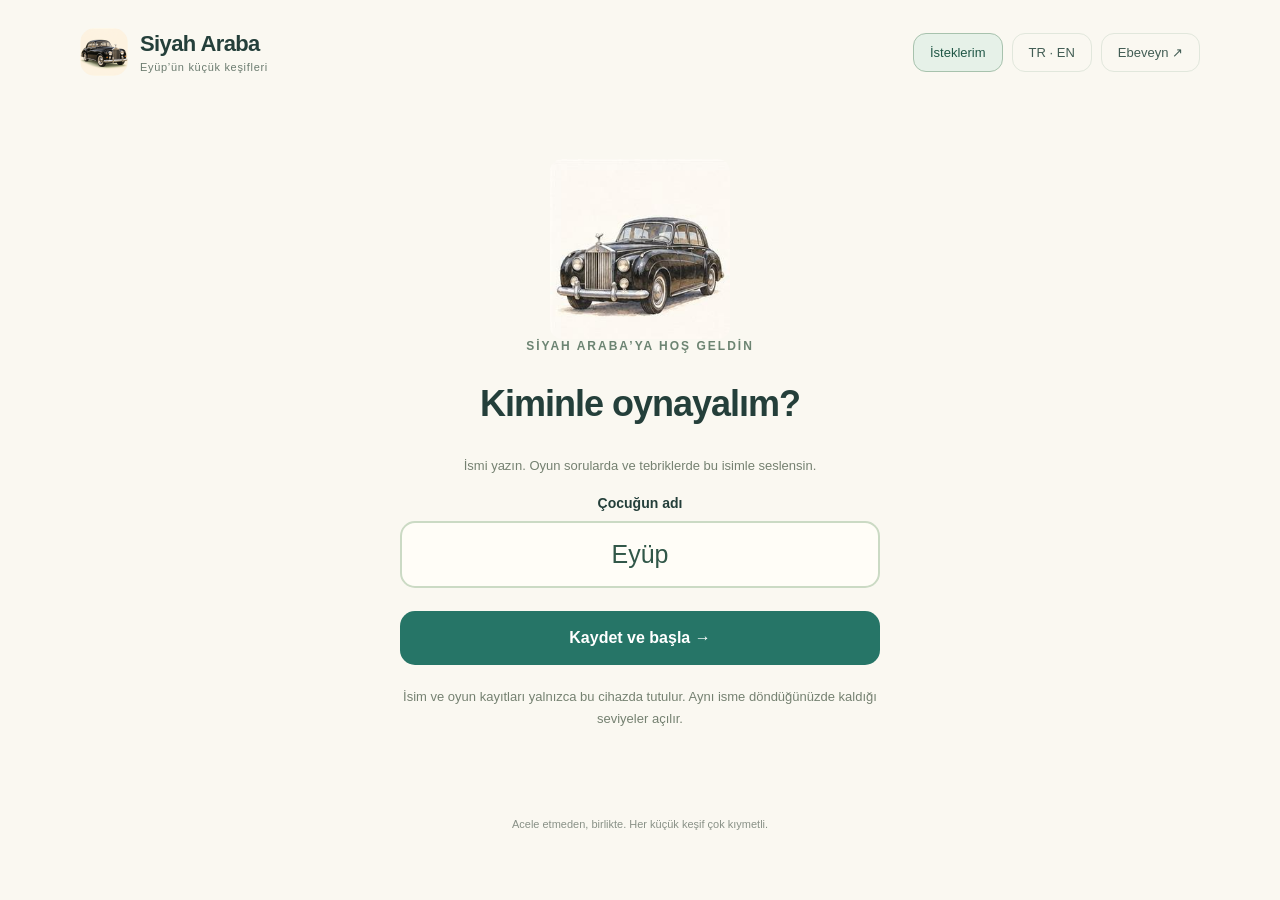
==== index.html @ e192e75b "Resimler hazır olmadan kartları ve soruyu açma; cihaz önbelleğini kullan" ====
<!doctype html>
<html lang="tr"><head><meta charset="utf-8"><meta name="viewport" content="width=device-width,initial-scale=1"><meta name="theme-color" content="#267567"><meta name="description" content="Nesneleri, renkleri ve sayıları dokunarak keşfet. Türkçe ve İngilizce sesli öğrenme oyunu."><link rel="preload" as="image" href="police-512.jpg" fetchpriority="high"><link rel="manifest" href="manifest.webmanifest"><link rel="icon" href="icon-192.png"><link rel="apple-touch-icon" href="icon-192.png"><link rel="stylesheet" href="style.css?v=13"><title>Siyah Araba · Eyüp</title></head>
<body><header><a class="brand" href="./" aria-label="Ana sayfa"><span class="brand-icon">✦</span><span>minik keşifler<small>küçük adımlar, güzel keşifler</small></span></a><nav><button id="language" class="quiet" aria-label="Dil değiştir">TR / EN</button><button id="parent" class="quiet">Ebeveyn ↗</button></nav></header><main id="app"></main><footer id="footer"></footer><dialog id="settings"><form method="dialog"><div class="dialog-head"><h2 id="settingsTitle">Ebeveyn alanı</h2><button class="quiet" aria-label="Kapat">✕</button></div><div id="settingsBody"></div></form></dialog><script src="app.js?v=13"></script><script src="learning.js?v=13"></script><script src="extras.js?v=13"></script><script src="lesson.js?v=13"></script><script src="communication.js?v=13"></script><script src="effects.js?v=13"></script><script src="expansion.js?v=13"></script><script src="games.js?v=13"></script><script src="deepening.js?v=13"></script><script src="needs.js?v=13"></script><script src="updates.js?v=13"></script><script src="profile.js?v=13"></script><script src="navigation.js?v=13"></script><script src="readiness.js?v=13"></script></body></html>
---- style.css ----
:root{font-family:ui-rounded,'Trebuchet MS',Arial,sans-serif;color:#243f3a;background:#faf8f1;font-synthesis:none;--green:#267567;--line:#e1e7dc}*{box-sizing:border-box}body{margin:0}button,a,input,select{font:inherit}button,a{-webkit-tap-highlight-color:transparent}button{cursor:pointer}button:focus-visible,a:focus-visible,select:focus-visible,input:focus-visible{outline:4px solid #d28a20;outline-offset:4px}header{max-width:1180px;margin:auto;padding:28px 30px;display:flex;align-items:center;justify-content:space-between;gap:12px}.brand{display:flex;align-items:center;gap:12px;text-decoration:none;color:inherit;font-weight:800;font-size:22px;letter-spacing:-.6px}.brand-icon{display:grid;place-items:center;background:#e1eeda;color:#39775e;width:48px;height:48px;border-radius:17px;font-size:32px}.brand small{display:block;font-size:11px;font-weight:400;letter-spacing:.7px;margin-top:4px;color:#6c7c70}nav{display:flex;gap:9px}.quiet{border:1px solid var(--line);background:transparent;border-radius:13px;padding:11px 16px;color:#425d54;font-size:13px}main{max-width:1060px;margin:22px auto 0;padding:0 28px}.eyebrow{font-size:12px;letter-spacing:2px;font-weight:700;color:#6c8472;text-transform:uppercase}.hero{display:flex;justify-content:space-between;gap:20px;align-items:center;padding:5px 0 25px}.hero h1{font-size:clamp(32px,4.5vw,51px);letter-spacing:-2px;line-height:1.13;margin:15px 0}.hero h1 em{font-style:normal;color:var(--green)}.hero p{color:#738175;line-height:1.7;font-size:15px;max-width:420px}.hero-art{width:220px;flex-shrink:0}.section-title{display:flex;justify-content:space-between;align-items:center;margin:10px 0 18px}.section-title h2{font-size:18px;margin:0}.tag{font-size:12px;color:#6a7c6d;background:#edf0e5;border-radius:20px;padding:8px 13px}.categories{display:grid;grid-template-columns:repeat(3,1fr);gap:17px}.category{border:1px solid rgba(52,86,66,.09);background:var(--tint);border-radius:23px;padding:19px 22px;text-align:left;color:inherit;transition:transform .15s;position:relative;min-height:205px}.category:hover{transform:translateY(-3px)}.category .art{height:108px;display:flex;justify-content:center}.art svg{height:100%;max-width:100%}.category h3{font-size:19px;margin:11px 0 5px}.category p{margin:0;font-size:12px;color:#68796e}.category .arrow{position:absolute;bottom:24px;right:21px;font-size:23px;color:#5b7e69}.note{margin:23px 0;padding:16px 20px;border:1px solid var(--line);border-radius:16px;display:flex;gap:12px;align-items:center;font-size:13px;color:#6a7b6e}.note strong{color:#415f50}footer{text-align:center;font-size:11px;color:#899187;padding:20px 18px 25px}.game-top{display:flex;justify-content:space-between;align-items:center;margin-bottom:24px}.progress{display:flex;gap:8px}.dot{width:12px;height:12px;border-radius:50%;background:#e0e5d9}.dot.done{background:var(--green)}.dot.current{outline:2px solid var(--green);outline-offset:3px}.question{text-align:center}.question h1{font-size:clamp(28px,4vw,42px);letter-spacing:-1px;margin:18px 0}.primary{background:var(--green);color:white;border:0;border-radius:15px;padding:17px 25px;font-weight:700;min-height:54px}.listen{background:#e8f0df;color:#2d6755;border:0;padding:13px 20px;border-radius:30px}.choices{display:grid;grid-template-columns:repeat(var(--count),1fr);gap:22px;margin:30px auto 20px;max-width:800px}.choice{border:3px solid #e4e8dc;border-radius:27px;background:#fffdf7;padding:22px 12px;color:#355346;min-height:235px}.choice .art{height:160px;display:flex;align-items:center;justify-content:center}.choice.selected{border-color:#267567;background:#edf4e4}.choice span{display:block;font-size:21px;font-weight:700;margin-top:14px}.choice:disabled{opacity:1;color:#355346;cursor:default}.feedback{min-height:86px;text-align:center;font-size:20px;font-weight:700;display:flex;align-items:center;justify-content:center;flex-direction:column;gap:13px}.feedback p{margin:0}.subtle{font-size:13px;color:#7c877b;font-weight:400}.complete{text-align:center;max-width:620px;margin:55px auto}.complete .art{height:170px}.complete h1{font-size:38px}.complete p{color:#728071;line-height:1.7}.actions{display:flex;justify-content:center;gap:12px;margin-top:28px;flex-wrap:wrap}.number-art{font-size:100px;font-weight:800;line-height:1.2;color:#387965}.count-items{display:flex;flex-wrap:wrap;justify-content:center;gap:8px;margin:20px auto;max-width:460px}.count-items svg{width:65px;height:65px}.sound-note{max-width:720px;margin:15px auto;padding:12px 16px;background:#fff0d8;border-radius:12px;font-size:13px;line-height:1.6}dialog{border:1px solid var(--line);border-radius:24px;width:min(540px,calc(100% - 26px));padding:25px;color:#294c40;background:#fffdf7}dialog::backdrop{background:#203c3466}.dialog-head{display:flex;align-items:center;justify-content:space-between;gap:12px}.dialog-head h2{font-size:23px}label{display:block;margin:18px 0 7px;font-weight:700;font-size:14px}select,input[type=number]{width:100%;padding:12px;border:1px solid #d4ddcd;border-radius:10px;background:white;color:#294c40}input[type=range]{width:100%;accent-color:var(--green)}.setting-note{font-size:13px;line-height:1.7;color:#758171}.settings-row{margin:18px 0}.settings-row input{accent-color:var(--green)}.install{margin-left:auto;white-space:nowrap}.hidden{display:none!important}@media(max-width:650px){header{padding:20px 18px}.brand{font-size:18px;gap:8px}.brand-icon{width:38px;height:38px}.brand small{font-size:9px;letter-spacing:0}nav{gap:5px}.quiet{padding:10px;font-size:12px}main{padding:0 18px;margin-top:10px}.hero-art{width:125px}.hero{gap:5px}.hero h1{font-size:34px;letter-spacing:-1.3px}.hero p{font-size:13px}.categories{grid-template-columns:repeat(2,1fr);gap:12px}.category{padding:16px;min-height:185px}.category .art{height:95px}.category h3{font-size:17px}.category .arrow{right:15px}.tag{font-size:10px;padding:7px 10px}.note{font-size:12px;flex-wrap:wrap}.choices{gap:12px;margin-top:24px}.choice{padding:15px 7px;min-height:195px}.choice .art{height:120px}.choice span{font-size:17px}.choices.three{grid-template-columns:repeat(2,1fr)}.choices.three .choice:last-child{grid-column:1/-1;width:calc(50% - 6px);justify-self:center}.number-art{font-size:80px}.question h1{font-size:30px}.game-top{margin-bottom:18px}}@media(prefers-reduced-motion:reduce){*{transition:none!important;scroll-behavior:auto!important}}

.learning-start{justify-content:space-between;align-items:center}.learning-start>div{min-width:0;line-height:1.7}.learning-start .primary{flex-shrink:0}.level-card{margin:22px 0;padding:16px;background:#f3f5eb;border-radius:16px;min-width:0}.level-card h3{margin:2px 0 12px}.level-card select{max-width:100%;font-size:13px}.parent-learning{padding-bottom:20px;border-bottom:1px solid #dce3d4}.record-scroll{overflow-x:auto}.records{width:100%;font-size:12px;border-collapse:collapse;text-align:left}.records caption{text-align:left;font-size:11px;color:#68796a;margin-bottom:9px}.records th,.records td{padding:9px 6px;border-bottom:1px solid #dbe2d1}.mode-cards{display:grid;grid-template-columns:1fr 1fr;gap:22px;max-width:700px;margin:32px auto}.mode-cards .category{text-align:center}.teaching-feature{display:flex;align-items:center;justify-content:center;gap:30px;padding:25px;background:#edf2e4;border-radius:26px}.teaching-feature>.art{height:220px;width:280px;display:flex;align-items:center;justify-content:center;flex-shrink:0}.teaching-feature h1{font-size:32px;margin:16px 0 22px}.lesson-board{display:grid;grid-template-columns:repeat(5,1fr);gap:12px;margin:18px 0 30px}.lesson-tile{padding:12px 7px;background:#fffdf7;border:2px solid #e1e7d7;border-radius:18px;color:#355346}.lesson-tile.chosen{border-color:#267567;background:#e6efdf}.lesson-tile .art{height:90px;display:flex;align-items:center;justify-content:center}.lesson-tile span{display:block;margin-top:6px;font-size:14px}.choices.four .choice .art{height:125px}.choices.four .choice{min-height:200px}.choices.four .choice span{font-size:18px}@media(max-width:650px){.lesson-board{grid-template-columns:repeat(3,1fr);gap:9px}.lesson-tile .art{height:76px}.lesson-tile span{font-size:12px}.teaching-feature{flex-direction:column;gap:7px;padding:18px;text-align:center}.teaching-feature>.art{height:170px;width:230px}.teaching-feature h1{font-size:25px;margin:12px 0 16px}.mode-cards{gap:12px}.mode-cards .category{padding:13px}.mode-cards .category p{line-height:1.7}.choices.four{grid-template-columns:repeat(2,1fr)}.choices.four .choice .art{height:100px}.choices.four .choice{min-height:162px}.choices.four .choice span{font-size:16px}.learning-start{align-items:flex-start}.learning-start>div{flex:1;min-width:150px}.game-top{gap:8px;flex-wrap:wrap}}

.art{align-items:center}.picturebook{height:100%;width:auto;aspect-ratio:1;max-width:100%;background-size:400% 400%;background-repeat:no-repeat;border-radius:12px;flex-shrink:0}.complete .art{display:flex;justify-content:center}.standalone-art{height:100%;width:100%;object-fit:contain;border-radius:12px}.count-items .picturebook{width:65px;height:65px}.effect-actions{display:flex;gap:8px;justify-content:center;margin-top:14px;flex-wrap:wrap}.dialogue-scene{max-width:660px;margin:20px auto;text-align:center}.dialogue-scene>.art{height:240px;display:flex;justify-content:center}.speech-bubble{display:flex;align-items:center;justify-content:space-between;gap:15px;flex-wrap:wrap;text-align:left;border:1px solid #d6dfcd;border-radius:22px;padding:20px 24px;margin:16px 0;width:100%;color:#315d4b;background:#eaf0e0;font-size:23px}.speech-bubble small{display:block;width:100%;font-size:12px;color:#71836d}.speech-bubble.child{background:#f4e8d5;border-color:#ead9be}.choices.four .art .picturebook{height:100%;max-width:100%}@media(max-width:650px){.dialogue-scene>.art{height:200px}.speech-bubble{font-size:19px;padding:17px}.lesson-board .picturebook{max-width:100%}.choices .picturebook{max-width:100%}}

.name-entry{max-width:520px;margin:35px auto;text-align:center;padding:20px}.name-entry>.art{height:180px;display:flex;justify-content:center}.name-entry h1{font-size:36px;letter-spacing:-1px}.name-entry input{display:block;width:100%;border:2px solid #cbdac4;border-radius:15px;background:#fffdf7;padding:17px;color:#315748;font-size:25px;text-align:center;margin:10px 0 15px}.name-entry label{font-size:14px}.name-entry .primary{width:100%;margin:8px 0}.profile-strip{display:flex;align-items:center;justify-content:space-between;gap:12px;font-size:13px;color:#70816e;margin:8px 0 24px;padding:4px}.profile-strip .quiet{font-size:12px}

.lesson-pages{margin:8px 0 30px;align-items:center}.lesson-pages button:disabled{opacity:.4;cursor:default}.level-card select{min-width:0;text-overflow:ellipsis}.lesson-board .lesson-tile.hidden{display:none!important}

.more-games{max-width:900px;margin:34px auto}.more-games h2{text-align:center;font-size:19px}.mini-menu{display:grid;grid-template-columns:repeat(3,1fr);gap:15px}.mini-menu .category{padding:17px}.mini-menu p{line-height:1.6}.mini-reference{height:145px;display:flex;justify-content:center;margin:18px auto 4px}.memory-preview{display:grid;grid-template-columns:repeat(var(--cards),1fr);gap:12px;max-width:450px;margin:20px auto}.memory-card{display:grid;place-items:center;min-height:145px;background:#fffdf7;border:2px solid #dbe3d0;border-radius:18px;padding:12px}.memory-card .art{height:120px;display:flex;justify-content:center;width:100%}.missing-mark{font-size:70px;font-weight:800;color:#76967e}.puzzle-model{height:110px;display:flex;justify-content:center;margin:18px auto}.puzzle-board{display:grid;grid-template-columns:repeat(var(--cols),1fr);grid-template-rows:repeat(var(--rows),1fr);width:min(330px,100%);aspect-ratio:1;margin:22px auto;border:3px solid #d8e1cf;border-radius:14px;overflow:hidden;background:#fffdf7}.puzzle-piece{position:relative;border:2px solid #dde5d3;padding:0;overflow:hidden;background:#fffdf7;min-width:0;min-height:0}.puzzle-piece.selected{border:4px solid #267567;box-shadow:inset 0 0 0 2px #fff}.piece-image{position:absolute;top:0;left:0;pointer-events:none}.piece-image>.art{width:100%;height:100%;display:flex;justify-content:center}.puzzle-piece:disabled{opacity:1;cursor:default}@media(max-width:650px){.mini-menu{grid-template-columns:repeat(2,1fr);gap:12px}.mini-menu .category{min-height:200px}.mini-menu .category:last-child{grid-column:1/-1;max-width:240px;width:100%;justify-self:center}.mini-reference{height:115px}.memory-card{min-height:115px;padding:6px}.memory-card .art{height:100px}.puzzle-board{width:min(310px,100%)}}
.needs-entry{display:flex;gap:12px;flex-wrap:wrap;margin:22px 0}.needs-tabs{display:flex;gap:8px;flex-wrap:wrap;justify-content:center;margin:20px auto}.needs-tabs .active,.need-card.active{outline:3px solid #267567;outline-offset:2px}.needs-message{padding:18px;background:#e6f1e8;border-radius:22px;text-align:center;margin:18px auto;max-width:700px}.needs-message p{font-size:clamp(24px,5vw,34px);font-weight:700;margin:6px 0 16px}.needs-grid{display:grid;grid-template-columns:repeat(3,minmax(0,1fr));gap:14px;max-width:850px;margin:20px auto}.need-card{border:2px solid #dbe3d0;border-radius:22px;background:#fffdf7;padding:14px;color:#315d4b;font:inherit;font-size:20px;line-height:1.35;min-width:0}.need-card .art{display:flex;justify-content:center;height:155px;margin-bottom:12px}.need-card span{display:block}.sentence-objects{display:grid;grid-template-columns:repeat(4,minmax(0,1fr));gap:12px;max-width:850px;margin:20px auto}.sentence-objects .art{height:100px}.sentence-build{max-width:850px;padding:22px;margin:24px auto;background:#e6f1e8;border-radius:24px;text-align:center}.sentence-result{font-size:28px;font-weight:700;line-height:1.5}.word-cards{display:flex;flex-wrap:wrap;justify-content:center;gap:10px;margin:18px auto}.word-card{font-size:23px;min-height:64px}.word-card:disabled{opacity:.5}#quickNeeds{background:#e6f1e8;color:#205746;border:1px solid #a7c2ad}@media(max-width:650px){header{flex-wrap:wrap;gap:10px}header nav{display:flex;gap:5px;flex-wrap:wrap}.needs-grid{grid-template-columns:repeat(2,minmax(0,1fr));gap:10px}.need-card{padding:10px;font-size:18px}.need-card .art{height:125px}.sentence-objects{grid-template-columns:repeat(2,minmax(0,1fr))}.sentence-objects .art{height:110px}.needs-entry>*{flex:1 1 100%}.needs-tabs button{font-size:15px}.word-card{font-size:20px}.sentence-result{font-size:24px}}
.visual-wait> :not(.visual-loading){display:none!important}.visual-loading{min-height:300px;padding:60px 20px;text-align:center;background:#e6f1e8;border-radius:24px;margin:28px auto;max-width:700px}.visual-loading h2{font-size:25px}.visual-loading button{margin:10px 6px}
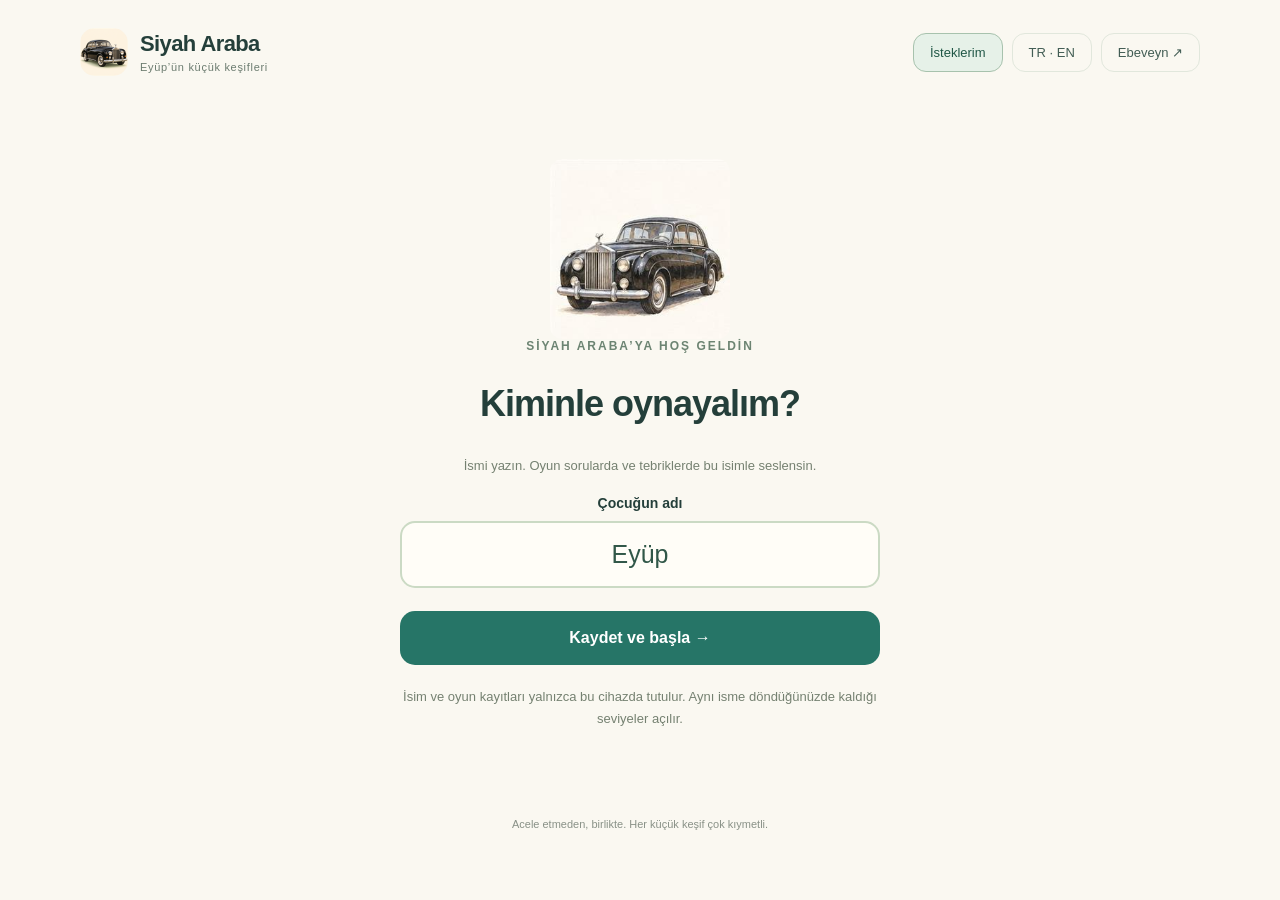
==== commit 93b3e5c8: "Meyveyi sepete koy, çıkarınca Bu ne sorusuyla adlandır" ====
--- a/index.html
+++ b/index.html
@@ -1,3 +1,3 @@
 <!doctype html>
-<html lang="tr"><head><meta charset="utf-8"><meta name="viewport" content="width=device-width,initial-scale=1"><meta name="theme-color" content="#267567"><meta name="description" content="Nesneleri, renkleri ve sayıları dokunarak keşfet. Türkçe ve İngilizce sesli öğrenme oyunu."><link rel="preload" as="image" href="police-512.jpg" fetchpriority="high"><link rel="manifest" href="manifest.webmanifest"><link rel="icon" href="icon-192.png"><link rel="apple-touch-icon" href="icon-192.png"><link rel="stylesheet" href="style.css?v=13"><title>Siyah Araba · Eyüp</title></head>
-<body><header><a class="brand" href="./" aria-label="Ana sayfa"><span class="brand-icon">✦</span><span>minik keşifler<small>küçük adımlar, güzel keşifler</small></span></a><nav><button id="language" class="quiet" aria-label="Dil değiştir">TR / EN</button><button id="parent" class="quiet">Ebeveyn ↗</button></nav></header><main id="app"></main><footer id="footer"></footer><dialog id="settings"><form method="dialog"><div class="dialog-head"><h2 id="settingsTitle">Ebeveyn alanı</h2><button class="quiet" aria-label="Kapat">✕</button></div><div id="settingsBody"></div></form></dialog><script src="app.js?v=13"></script><script src="learning.js?v=13"></script><script src="extras.js?v=13"></script><script src="lesson.js?v=13"></script><script src="communication.js?v=13"></script><script src="effects.js?v=13"></script><script src="expansion.js?v=13"></script><script src="games.js?v=13"></script><script src="deepening.js?v=13"></script><script src="needs.js?v=13"></script><script src="updates.js?v=13"></script><script src="profile.js?v=13"></script><script src="navigation.js?v=13"></script><script src="readiness.js?v=13"></script></body></html>
+<html lang="tr"><head><meta charset="utf-8"><meta name="viewport" content="width=device-width,initial-scale=1"><meta name="theme-color" content="#267567"><meta name="description" content="Nesneleri, renkleri ve sayıları dokunarak keşfet. Türkçe ve İngilizce sesli öğrenme oyunu."><link rel="preload" as="image" href="police-512.jpg" fetchpriority="high"><link rel="manifest" href="manifest.webmanifest"><link rel="icon" href="icon-192.png"><link rel="apple-touch-icon" href="icon-192.png"><link rel="stylesheet" href="style.css?v=15"><title>Siyah Araba · Eyüp</title></head>
+<body><header><a class="brand" href="./" aria-label="Ana sayfa"><span class="brand-icon">✦</span><span>minik keşifler<small>küçük adımlar, güzel keşifler</small></span></a><nav><button id="language" class="quiet" aria-label="Dil değiştir">TR / EN</button><button id="parent" class="quiet">Ebeveyn ↗</button></nav></header><main id="app"></main><footer id="footer"></footer><dialog id="settings"><form method="dialog"><div class="dialog-head"><h2 id="settingsTitle">Ebeveyn alanı</h2><button class="quiet" aria-label="Kapat">✕</button></div><div id="settingsBody"></div></form></dialog><script src="app.js?v=15"></script><script src="learning.js?v=15"></script><script src="extras.js?v=15"></script><script src="lesson.js?v=15"></script><script src="communication.js?v=15"></script><script src="effects.js?v=15"></script><script src="expansion.js?v=15"></script><script src="games.js?v=15"></script><script src="pairs.js?v=15"></script><script src="basket.js?v=15"></script><script src="deepening.js?v=15"></script><script src="needs.js?v=15"></script><script src="updates.js?v=15"></script><script src="profile.js?v=15"></script><script src="navigation.js?v=15"></script><script src="readiness.js?v=15"></script></body></html>
--- a/style.css
+++ b/style.css
@@ -11,3 +11,5 @@
 .more-games{max-width:900px;margin:34px auto}.more-games h2{text-align:center;font-size:19px}.mini-menu{display:grid;grid-template-columns:repeat(3,1fr);gap:15px}.mini-menu .category{padding:17px}.mini-menu p{line-height:1.6}.mini-reference{height:145px;display:flex;justify-content:center;margin:18px auto 4px}.memory-preview{display:grid;grid-template-columns:repeat(var(--cards),1fr);gap:12px;max-width:450px;margin:20px auto}.memory-card{display:grid;place-items:center;min-height:145px;background:#fffdf7;border:2px solid #dbe3d0;border-radius:18px;padding:12px}.memory-card .art{height:120px;display:flex;justify-content:center;width:100%}.missing-mark{font-size:70px;font-weight:800;color:#76967e}.puzzle-model{height:110px;display:flex;justify-content:center;margin:18px auto}.puzzle-board{display:grid;grid-template-columns:repeat(var(--cols),1fr);grid-template-rows:repeat(var(--rows),1fr);width:min(330px,100%);aspect-ratio:1;margin:22px auto;border:3px solid #d8e1cf;border-radius:14px;overflow:hidden;background:#fffdf7}.puzzle-piece{position:relative;border:2px solid #dde5d3;padding:0;overflow:hidden;background:#fffdf7;min-width:0;min-height:0}.puzzle-piece.selected{border:4px solid #267567;box-shadow:inset 0 0 0 2px #fff}.piece-image{position:absolute;top:0;left:0;pointer-events:none}.piece-image>.art{width:100%;height:100%;display:flex;justify-content:center}.puzzle-piece:disabled{opacity:1;cursor:default}@media(max-width:650px){.mini-menu{grid-template-columns:repeat(2,1fr);gap:12px}.mini-menu .category{min-height:200px}.mini-menu .category:last-child{grid-column:1/-1;max-width:240px;width:100%;justify-self:center}.mini-reference{height:115px}.memory-card{min-height:115px;padding:6px}.memory-card .art{height:100px}.puzzle-board{width:min(310px,100%)}}
 .needs-entry{display:flex;gap:12px;flex-wrap:wrap;margin:22px 0}.needs-tabs{display:flex;gap:8px;flex-wrap:wrap;justify-content:center;margin:20px auto}.needs-tabs .active,.need-card.active{outline:3px solid #267567;outline-offset:2px}.needs-message{padding:18px;background:#e6f1e8;border-radius:22px;text-align:center;margin:18px auto;max-width:700px}.needs-message p{font-size:clamp(24px,5vw,34px);font-weight:700;margin:6px 0 16px}.needs-grid{display:grid;grid-template-columns:repeat(3,minmax(0,1fr));gap:14px;max-width:850px;margin:20px auto}.need-card{border:2px solid #dbe3d0;border-radius:22px;background:#fffdf7;padding:14px;color:#315d4b;font:inherit;font-size:20px;line-height:1.35;min-width:0}.need-card .art{display:flex;justify-content:center;height:155px;margin-bottom:12px}.need-card span{display:block}.sentence-objects{display:grid;grid-template-columns:repeat(4,minmax(0,1fr));gap:12px;max-width:850px;margin:20px auto}.sentence-objects .art{height:100px}.sentence-build{max-width:850px;padding:22px;margin:24px auto;background:#e6f1e8;border-radius:24px;text-align:center}.sentence-result{font-size:28px;font-weight:700;line-height:1.5}.word-cards{display:flex;flex-wrap:wrap;justify-content:center;gap:10px;margin:18px auto}.word-card{font-size:23px;min-height:64px}.word-card:disabled{opacity:.5}#quickNeeds{background:#e6f1e8;color:#205746;border:1px solid #a7c2ad}@media(max-width:650px){header{flex-wrap:wrap;gap:10px}header nav{display:flex;gap:5px;flex-wrap:wrap}.needs-grid{grid-template-columns:repeat(2,minmax(0,1fr));gap:10px}.need-card{padding:10px;font-size:18px}.need-card .art{height:125px}.sentence-objects{grid-template-columns:repeat(2,minmax(0,1fr))}.sentence-objects .art{height:110px}.needs-entry>*{flex:1 1 100%}.needs-tabs button{font-size:15px}.word-card{font-size:20px}.sentence-result{font-size:24px}}
 .visual-wait> :not(.visual-loading){display:none!important}.visual-loading{min-height:300px;padding:60px 20px;text-align:center;background:#e6f1e8;border-radius:24px;margin:28px auto;max-width:700px}.visual-loading h2{font-size:25px}.visual-loading button{margin:10px 6px}
+.pair-board{display:grid;grid-template-columns:repeat(4,minmax(0,1fr));gap:12px;max-width:700px;margin:22px auto}.pair-card{position:relative;aspect-ratio:1;border:3px solid #b6cebf;border-radius:20px;background:#e1ede6;color:#267567;padding:10px;min-width:0}.pair-card .pair-back{font-size:55px}.pair-card .pair-front{position:absolute;inset:10px;display:flex;justify-content:center;align-items:center;visibility:hidden}.pair-card.open .pair-back{visibility:hidden}.pair-card.open .pair-front{visibility:visible}.pair-card.open{background:#fffdf7}.pair-card:disabled{opacity:1}.pair-card.matched{visibility:hidden}.mini-menu .category:last-child{grid-column:auto;max-width:none;width:auto}@media(max-width:650px){.pair-board{gap:8px}.pair-card{border-radius:14px;padding:5px}.pair-card .pair-front{inset:5px}.pair-card .pair-back{font-size:36px}.mini-menu{grid-template-columns:repeat(2,minmax(0,1fr))}}
+.basket-tray{display:flex;flex-wrap:wrap;justify-content:center;gap:16px;margin:24px auto;max-width:750px;min-height:160px}.basket-fruit{border:2px solid #d8dfcd;background:#fffdf6;border-radius:20px;padding:12px;font:inherit;color:#315d4b;min-width:110px}.basket-fruit .art{height:120px;display:flex;justify-content:center}.basket-fruit span{display:block;margin-top:8px}.basket-box{position:relative;border:6px solid #ae7e45;border-radius:24px 24px 60px 60px;background:repeating-linear-gradient(0deg,#e9cc9f 0 12px,#e0bc85 12px 15px);max-width:720px;margin:50px auto 25px;padding:16px;text-align:center;min-height:190px}.basket-box h2{font-size:20px;margin:3px 0 15px}.basket-handle{position:absolute;left:25%;width:50%;height:50px;top:-42px;border:8px solid #ae7e45;border-bottom:0;border-radius:100px 100px 0 0;z-index:-1}.basket-inside{display:flex;justify-content:center;gap:12px;flex-wrap:wrap}.basket-inside .basket-fruit{min-width:90px;padding:7px}.basket-inside .art{height:95px}.basket-question{text-align:center;max-width:800px;margin:25px auto}.basket-big{height:260px;display:flex;justify-content:center;margin:25px auto}.basket-answer{font-size:28px;font-weight:700;min-height:40px}.basket-question .actions{flex-wrap:wrap}@media(max-width:650px){.basket-fruit{min-width:100px;padding:9px}.basket-fruit .art{height:100px}.basket-inside .art{height:75px}.basket-big{height:210px}.basket-box{margin-top:45px;padding:12px}.basket-inside{gap:8px}}
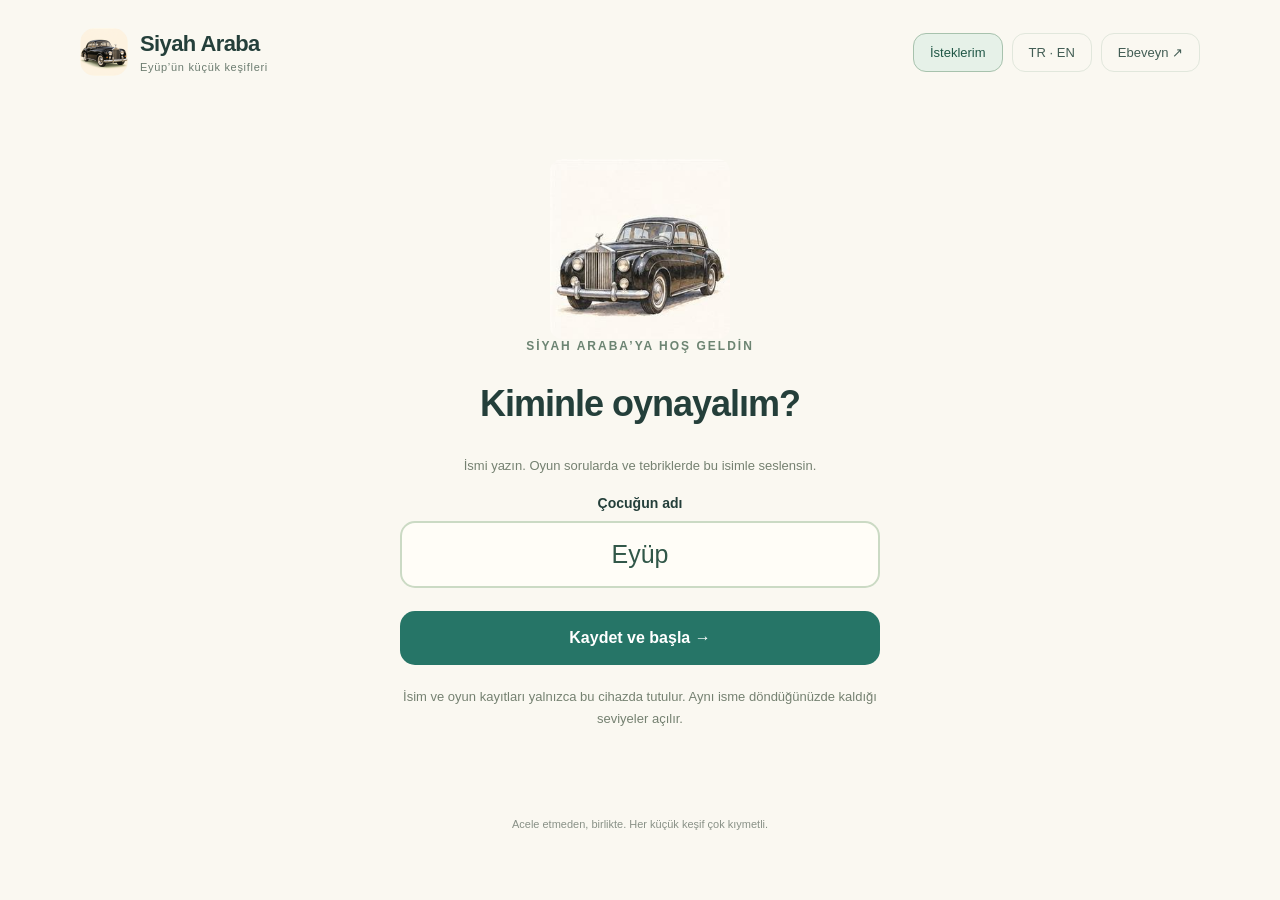
==== commit 041a93c7: "Dinleme köşesine 31 yeni parça ve 17 gerçek hayvan/araç sesi ekle - Dinleme köşesi 4 parçadan 35'e ç" ====
--- a/index.html
+++ b/index.html
@@ -1,3 +1,3 @@
 <!doctype html>
-<html lang="tr"><head><meta charset="utf-8"><meta name="viewport" content="width=device-width,initial-scale=1"><meta name="theme-color" content="#267567"><meta name="description" content="Nesneleri, renkleri ve sayıları dokunarak keşfet. Türkçe ve İngilizce sesli öğrenme oyunu."><link rel="preload" as="image" href="police-512.jpg" fetchpriority="high"><link rel="manifest" href="manifest.webmanifest"><link rel="icon" href="icon-192.png"><link rel="apple-touch-icon" href="icon-192.png"><link rel="stylesheet" href="style.css?v=15"><title>Siyah Araba · Eyüp</title></head>
-<body><header><a class="brand" href="./" aria-label="Ana sayfa"><span class="brand-icon">✦</span><span>minik keşifler<small>küçük adımlar, güzel keşifler</small></span></a><nav><button id="language" class="quiet" aria-label="Dil değiştir">TR / EN</button><button id="parent" class="quiet">Ebeveyn ↗</button></nav></header><main id="app"></main><footer id="footer"></footer><dialog id="settings"><form method="dialog"><div class="dialog-head"><h2 id="settingsTitle">Ebeveyn alanı</h2><button class="quiet" aria-label="Kapat">✕</button></div><div id="settingsBody"></div></form></dialog><script src="app.js?v=15"></script><script src="learning.js?v=15"></script><script src="extras.js?v=15"></script><script src="lesson.js?v=15"></script><script src="communication.js?v=15"></script><script src="effects.js?v=15"></script><script src="expansion.js?v=15"></script><script src="games.js?v=15"></script><script src="pairs.js?v=15"></script><script src="basket.js?v=15"></script><script src="deepening.js?v=15"></script><script src="needs.js?v=15"></script><script src="updates.js?v=15"></script><script src="profile.js?v=15"></script><script src="navigation.js?v=15"></script><script src="readiness.js?v=15"></script></body></html>
+<html lang="tr"><head><meta charset="utf-8"><meta name="viewport" content="width=device-width,initial-scale=1"><meta name="theme-color" content="#267567"><meta name="description" content="Nesneleri, renkleri ve sayıları dokunarak keşfet. Türkçe ve İngilizce sesli öğrenme oyunu."><link rel="preload" as="image" href="police-512.jpg" fetchpriority="high"><link rel="manifest" href="manifest.webmanifest"><link rel="icon" href="icon-192.png"><link rel="apple-touch-icon" href="icon-192.png"><link rel="stylesheet" href="style.css?v=16"><title>Siyah Araba · Eyüp</title></head>
+<body><header><a class="brand" href="./" aria-label="Ana sayfa"><span class="brand-icon">✦</span><span>minik keşifler<small>küçük adımlar, güzel keşifler</small></span></a><nav><button id="language" class="quiet" aria-label="Dil değiştir">TR / EN</button><button id="parent" class="quiet">Ebeveyn ↗</button></nav></header><main id="app"></main><footer id="footer"></footer><dialog id="settings"><form method="dialog"><div class="dialog-head"><h2 id="settingsTitle">Ebeveyn alanı</h2><button class="quiet" aria-label="Kapat">✕</button></div><div id="settingsBody"></div></form></dialog><script src="app.js?v=16"></script><script src="learning.js?v=16"></script><script src="extras.js?v=16"></script><script src="lesson.js?v=16"></script><script src="communication.js?v=16"></script><script src="effects.js?v=16"></script><script src="expansion.js?v=16"></script><script src="games.js?v=16"></script><script src="pairs.js?v=16"></script><script src="basket.js?v=16"></script><script src="deepening.js?v=16"></script><script src="needs.js?v=16"></script><script src="updates.js?v=16"></script><script src="profile.js?v=16"></script><script src="navigation.js?v=16"></script><script src="stories-more.js?v=16"></script><script src="sounds-more.js?v=16"></script><script src="readiness.js?v=16"></script></body></html>
--- a/style.css
+++ b/style.css
@@ -9,7 +9,9 @@
 .lesson-pages{margin:8px 0 30px;align-items:center}.lesson-pages button:disabled{opacity:.4;cursor:default}.level-card select{min-width:0;text-overflow:ellipsis}.lesson-board .lesson-tile.hidden{display:none!important}
 
 .more-games{max-width:900px;margin:34px auto}.more-games h2{text-align:center;font-size:19px}.mini-menu{display:grid;grid-template-columns:repeat(3,1fr);gap:15px}.mini-menu .category{padding:17px}.mini-menu p{line-height:1.6}.mini-reference{height:145px;display:flex;justify-content:center;margin:18px auto 4px}.memory-preview{display:grid;grid-template-columns:repeat(var(--cards),1fr);gap:12px;max-width:450px;margin:20px auto}.memory-card{display:grid;place-items:center;min-height:145px;background:#fffdf7;border:2px solid #dbe3d0;border-radius:18px;padding:12px}.memory-card .art{height:120px;display:flex;justify-content:center;width:100%}.missing-mark{font-size:70px;font-weight:800;color:#76967e}.puzzle-model{height:110px;display:flex;justify-content:center;margin:18px auto}.puzzle-board{display:grid;grid-template-columns:repeat(var(--cols),1fr);grid-template-rows:repeat(var(--rows),1fr);width:min(330px,100%);aspect-ratio:1;margin:22px auto;border:3px solid #d8e1cf;border-radius:14px;overflow:hidden;background:#fffdf7}.puzzle-piece{position:relative;border:2px solid #dde5d3;padding:0;overflow:hidden;background:#fffdf7;min-width:0;min-height:0}.puzzle-piece.selected{border:4px solid #267567;box-shadow:inset 0 0 0 2px #fff}.piece-image{position:absolute;top:0;left:0;pointer-events:none}.piece-image>.art{width:100%;height:100%;display:flex;justify-content:center}.puzzle-piece:disabled{opacity:1;cursor:default}@media(max-width:650px){.mini-menu{grid-template-columns:repeat(2,1fr);gap:12px}.mini-menu .category{min-height:200px}.mini-menu .category:last-child{grid-column:1/-1;max-width:240px;width:100%;justify-self:center}.mini-reference{height:115px}.memory-card{min-height:115px;padding:6px}.memory-card .art{height:100px}.puzzle-board{width:min(310px,100%)}}
-.needs-entry{display:flex;gap:12px;flex-wrap:wrap;margin:22px 0}.needs-tabs{display:flex;gap:8px;flex-wrap:wrap;justify-content:center;margin:20px auto}.needs-tabs .active,.need-card.active{outline:3px solid #267567;outline-offset:2px}.needs-message{padding:18px;background:#e6f1e8;border-radius:22px;text-align:center;margin:18px auto;max-width:700px}.needs-message p{font-size:clamp(24px,5vw,34px);font-weight:700;margin:6px 0 16px}.needs-grid{display:grid;grid-template-columns:repeat(3,minmax(0,1fr));gap:14px;max-width:850px;margin:20px auto}.need-card{border:2px solid #dbe3d0;border-radius:22px;background:#fffdf7;padding:14px;color:#315d4b;font:inherit;font-size:20px;line-height:1.35;min-width:0}.need-card .art{display:flex;justify-content:center;height:155px;margin-bottom:12px}.need-card span{display:block}.sentence-objects{display:grid;grid-template-columns:repeat(4,minmax(0,1fr));gap:12px;max-width:850px;margin:20px auto}.sentence-objects .art{height:100px}.sentence-build{max-width:850px;padding:22px;margin:24px auto;background:#e6f1e8;border-radius:24px;text-align:center}.sentence-result{font-size:28px;font-weight:700;line-height:1.5}.word-cards{display:flex;flex-wrap:wrap;justify-content:center;gap:10px;margin:18px auto}.word-card{font-size:23px;min-height:64px}.word-card:disabled{opacity:.5}#quickNeeds{background:#e6f1e8;color:#205746;border:1px solid #a7c2ad}@media(max-width:650px){header{flex-wrap:wrap;gap:10px}header nav{display:flex;gap:5px;flex-wrap:wrap}.needs-grid{grid-template-columns:repeat(2,minmax(0,1fr));gap:10px}.need-card{padding:10px;font-size:18px}.need-card .art{height:125px}.sentence-objects{grid-template-columns:repeat(2,minmax(0,1fr))}.sentence-objects .art{height:110px}.needs-entry>*{flex:1 1 100%}.needs-tabs button{font-size:15px}.word-card{font-size:20px}.sentence-result{font-size:24px}}
-.visual-wait> :not(.visual-loading){display:none!important}.visual-loading{min-height:300px;padding:60px 20px;text-align:center;background:#e6f1e8;border-radius:24px;margin:28px auto;max-width:700px}.visual-loading h2{font-size:25px}.visual-loading button{margin:10px 6px}
-.pair-board{display:grid;grid-template-columns:repeat(4,minmax(0,1fr));gap:12px;max-width:700px;margin:22px auto}.pair-card{position:relative;aspect-ratio:1;border:3px solid #b6cebf;border-radius:20px;background:#e1ede6;color:#267567;padding:10px;min-width:0}.pair-card .pair-back{font-size:55px}.pair-card .pair-front{position:absolute;inset:10px;display:flex;justify-content:center;align-items:center;visibility:hidden}.pair-card.open .pair-back{visibility:hidden}.pair-card.open .pair-front{visibility:visible}.pair-card.open{background:#fffdf7}.pair-card:disabled{opacity:1}.pair-card.matched{visibility:hidden}.mini-menu .category:last-child{grid-column:auto;max-width:none;width:auto}@media(max-width:650px){.pair-board{gap:8px}.pair-card{border-radius:14px;padding:5px}.pair-card .pair-front{inset:5px}.pair-card .pair-back{font-size:36px}.mini-menu{grid-template-columns:repeat(2,minmax(0,1fr))}}
-.basket-tray{display:flex;flex-wrap:wrap;justify-content:center;gap:16px;margin:24px auto;max-width:750px;min-height:160px}.basket-fruit{border:2px solid #d8dfcd;background:#fffdf6;border-radius:20px;padding:12px;font:inherit;color:#315d4b;min-width:110px}.basket-fruit .art{height:120px;display:flex;justify-content:center}.basket-fruit span{display:block;margin-top:8px}.basket-box{position:relative;border:6px solid #ae7e45;border-radius:24px 24px 60px 60px;background:repeating-linear-gradient(0deg,#e9cc9f 0 12px,#e0bc85 12px 15px);max-width:720px;margin:50px auto 25px;padding:16px;text-align:center;min-height:190px}.basket-box h2{font-size:20px;margin:3px 0 15px}.basket-handle{position:absolute;left:25%;width:50%;height:50px;top:-42px;border:8px solid #ae7e45;border-bottom:0;border-radius:100px 100px 0 0;z-index:-1}.basket-inside{display:flex;justify-content:center;gap:12px;flex-wrap:wrap}.basket-inside .basket-fruit{min-width:90px;padding:7px}.basket-inside .art{height:95px}.basket-question{text-align:center;max-width:800px;margin:25px auto}.basket-big{height:260px;display:flex;justify-content:center;margin:25px auto}.basket-answer{font-size:28px;font-weight:700;min-height:40px}.basket-question .actions{flex-wrap:wrap}@media(max-width:650px){.basket-fruit{min-width:100px;padding:9px}.basket-fruit .art{height:100px}.basket-inside .art{height:75px}.basket-big{height:210px}.basket-box{margin-top:45px;padding:12px}.basket-inside{gap:8px}}
+.needs-entry{display:flex;gap:12px;flex-wrap:wrap;margin:22px 0}.needs-tabs{display:flex;gap:8px;flex-wrap:wrap;justify-content:center;margin:20px auto}.needs-tabs .active,.need-card.active{outline:3px solid #267567;outline-offset:2px}.needs-message{padding:18px;background:#e6f1e8;border-radius:22px;text-align:center;margin:18px auto;max-width:700px}.needs-message p{font-size:clamp(24px,5vw,34px);font-weight:700;margin:6px 0 16px}.needs-grid{display:grid;grid-template-columns:repeat(3,minmax(0,1fr));gap:14px;max-width:850px;margin:20px auto}.need-card{border:2px solid #dbe3d0;border-radius:22px;background:#fffdf7;padding:14px;color:#315d4b;font:inherit;font-size:20px;line-height:1.35;min-width:0}.need-card .art{display:flex;justify-content:center;height:155px;margin-bottom:12px}.need-card span{display:block}.sentence-objects{display:grid;grid-template-columns:repeat(4,minmax(0,1fr));gap:12px;max-width:850px;margin:20px auto}.sentence-objects .art{height:100px}.sentence-build{max-width:850px;padding:22px;margin:24px auto;background:#e6f1e8;border-radius:24px;text-align:center}.sentence-result{font-size:28px;font-weight:700;line-height:1.5}.word-cards{display:flex;flex-wrap:wrap;justify-content:center;gap:10px;margin:18px auto}.word-card{font-size:23px;min-height:64px}.word-card:disabled{opacity:.5}#quickNeeds{background:#e6f1e8;color:#205746;border:1px solid #a7c2ad}@media(max-width:650px){header{flex-wrap:wrap;gap:10px}header nav{display:flex;gap:5px;flex-wrap:wrap}.needs-grid{grid-template-columns:repeat(2,minmax(0,1fr));gap:10px}.need-card{padding:10px;font-size:18px}.need-card .art{height:125px}.sentence-objects{grid-template-columns:repeat(2,minmax(0,1fr))}.sentence-objects .art{height:110px}.needs-entry>*{flex:1 1 100%}.needs-tabs button{font-size:15px}.word-card{font-size:20px}.sentence-result{font-size:24px}}
+.visual-wait> :not(.visual-loading){display:none!important}.visual-loading{min-height:300px;padding:60px 20px;text-align:center;background:#e6f1e8;border-radius:24px;margin:28px auto;max-width:700px}.visual-loading h2{font-size:25px}.visual-loading button{margin:10px 6px}
+.pair-board{display:grid;grid-template-columns:repeat(4,minmax(0,1fr));gap:12px;max-width:700px;margin:22px auto}.pair-card{position:relative;aspect-ratio:1;border:3px solid #b6cebf;border-radius:20px;background:#e1ede6;color:#267567;padding:10px;min-width:0}.pair-card .pair-back{font-size:55px}.pair-card .pair-front{position:absolute;inset:10px;display:flex;justify-content:center;align-items:center;visibility:hidden}.pair-card.open .pair-back{visibility:hidden}.pair-card.open .pair-front{visibility:visible}.pair-card.open{background:#fffdf7}.pair-card:disabled{opacity:1}.pair-card.matched{visibility:hidden}.mini-menu .category:last-child{grid-column:auto;max-width:none;width:auto}@media(max-width:650px){.pair-board{gap:8px}.pair-card{border-radius:14px;padding:5px}.pair-card .pair-front{inset:5px}.pair-card .pair-back{font-size:36px}.mini-menu{grid-template-columns:repeat(2,minmax(0,1fr))}}
+.basket-tray{display:flex;flex-wrap:wrap;justify-content:center;gap:16px;margin:24px auto;max-width:750px;min-height:160px}.basket-fruit{border:2px solid #d8dfcd;background:#fffdf6;border-radius:20px;padding:12px;font:inherit;color:#315d4b;min-width:110px}.basket-fruit .art{height:120px;display:flex;justify-content:center}.basket-fruit span{display:block;margin-top:8px}.basket-box{position:relative;border:6px solid #ae7e45;border-radius:24px 24px 60px 60px;background:repeating-linear-gradient(0deg,#e9cc9f 0 12px,#e0bc85 12px 15px);max-width:720px;margin:50px auto 25px;padding:16px;text-align:center;min-height:190px}.basket-box h2{font-size:20px;margin:3px 0 15px}.basket-handle{position:absolute;left:25%;width:50%;height:50px;top:-42px;border:8px solid #ae7e45;border-bottom:0;border-radius:100px 100px 0 0;z-index:-1}.basket-inside{display:flex;justify-content:center;gap:12px;flex-wrap:wrap}.basket-inside .basket-fruit{min-width:90px;padding:7px}.basket-inside .art{height:95px}.basket-question{text-align:center;max-width:800px;margin:25px auto}.basket-big{height:260px;display:flex;justify-content:center;margin:25px auto}.basket-answer{font-size:28px;font-weight:700;min-height:40px}.basket-question .actions{flex-wrap:wrap}@media(max-width:650px){.basket-fruit{min-width:100px;padding:9px}.basket-fruit .art{height:100px}.basket-inside .art{height:75px}.basket-big{height:210px}.basket-box{margin-top:45px;padding:12px}.basket-inside{gap:8px}}
+
+.story-filters{display:flex;flex-wrap:wrap;gap:8px;justify-content:center;margin:4px 0 22px}.story-chip{border:1px solid var(--line);background:#fffdf7;border-radius:30px;padding:10px 15px;color:#425d54;font-size:14px}.story-chip.on{background:var(--green);color:#fff;border-color:var(--green)}
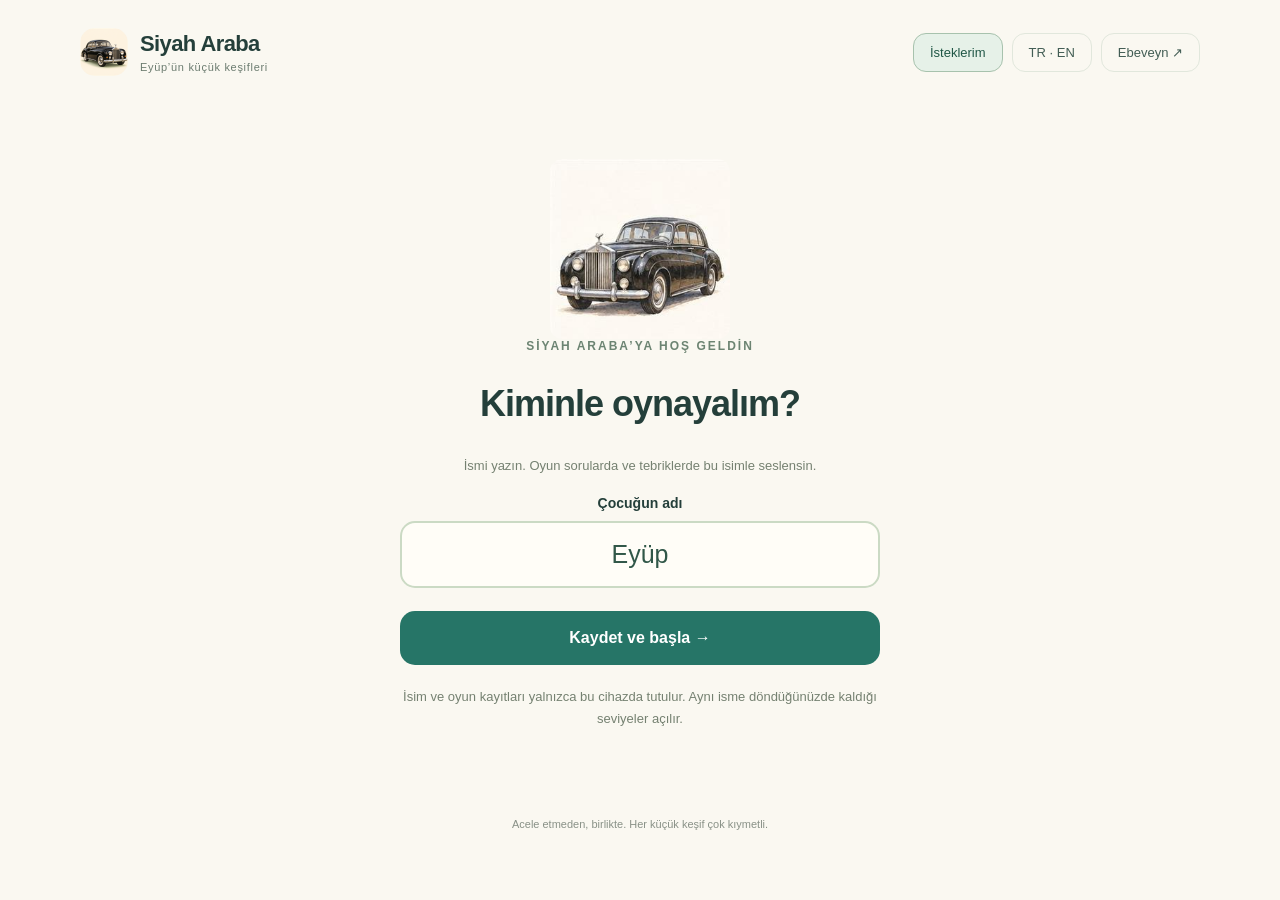
==== commit 6891c70e: "Sorular, zıt kavramlar, üç eylem grubu ve dokuz Dikkat çalışması" ====
--- a/index.html
+++ b/index.html
@@ -1,3 +1,3 @@
 <!doctype html>
 <html lang="tr"><head><meta charset="utf-8"><meta name="viewport" content="width=device-width,initial-scale=1"><meta name="theme-color" content="#267567"><meta name="description" content="Nesneleri, renkleri ve sayıları dokunarak keşfet. Türkçe ve İngilizce sesli öğrenme oyunu."><link rel="preload" as="image" href="police-512.jpg" fetchpriority="high"><link rel="manifest" href="manifest.webmanifest"><link rel="icon" href="icon-192.png"><link rel="apple-touch-icon" href="icon-192.png"><link rel="stylesheet" href="style.css?v=16"><title>Siyah Araba · Eyüp</title></head>
-<body><header><a class="brand" href="./" aria-label="Ana sayfa"><span class="brand-icon">✦</span><span>minik keşifler<small>küçük adımlar, güzel keşifler</small></span></a><nav><button id="language" class="quiet" aria-label="Dil değiştir">TR / EN</button><button id="parent" class="quiet">Ebeveyn ↗</button></nav></header><main id="app"></main><footer id="footer"></footer><dialog id="settings"><form method="dialog"><div class="dialog-head"><h2 id="settingsTitle">Ebeveyn alanı</h2><button class="quiet" aria-label="Kapat">✕</button></div><div id="settingsBody"></div></form></dialog><script src="app.js?v=16"></script><script src="learning.js?v=16"></script><script src="extras.js?v=16"></script><script src="lesson.js?v=16"></script><script src="communication.js?v=16"></script><script src="effects.js?v=16"></script><script src="expansion.js?v=16"></script><script src="games.js?v=16"></script><script src="pairs.js?v=16"></script><script src="basket.js?v=16"></script><script src="deepening.js?v=16"></script><script src="needs.js?v=16"></script><script src="updates.js?v=16"></script><script src="profile.js?v=16"></script><script src="navigation.js?v=16"></script><script src="stories-more.js?v=16"></script><script src="sounds-more.js?v=16"></script><script src="readiness.js?v=16"></script></body></html>
+<body><header inert><a class="brand" href="./" aria-label="Ana sayfa"><span class="brand-icon">✦</span><span>minik keşifler<small>küçük adımlar, güzel keşifler</small></span></a><nav><button id="language" class="quiet" aria-label="Dil değiştir">TR / EN</button><button id="parent" class="quiet">Ebeveyn ↗</button></nav></header><section id="bootLoading" class="visual-loading" role="status"><h2>Uygulama hazırlanıyor…</h2><p>Birlikte biraz bekleyelim.</p></section><main id="app" class="visual-wait" aria-busy="true"></main><footer id="footer"></footer><dialog id="settings"><form method="dialog"><div class="dialog-head"><h2 id="settingsTitle">Ebeveyn alanı</h2><button class="quiet" aria-label="Kapat">✕</button></div><div id="settingsBody"></div></form></dialog><script src="app.js?v=16"></script><script src="learning.js?v=16"></script><script src="extras.js?v=16"></script><script src="lesson.js?v=16"></script><script src="communication.js?v=16"></script><script src="effects.js?v=16"></script><script src="expansion.js?v=16"></script><script src="games.js?v=16"></script><script src="pairs.js?v=16"></script><script src="basket.js?v=16"></script><script src="deepening.js?v=16"></script><script src="needs.js?v=16"></script><script src="explore-data.js?v=16"></script><script src="attention-data.js?v=16"></script><script src="explore.js?v=16"></script><script src="attention-interactive.js?v=16"></script><script src="updates.js?v=16"></script><script src="profile.js?v=16"></script><script src="navigation.js?v=16"></script><script src="readiness.js?v=16"></script></body></html>
--- a/style.css
+++ b/style.css
@@ -9,9 +9,10 @@
 .lesson-pages{margin:8px 0 30px;align-items:center}.lesson-pages button:disabled{opacity:.4;cursor:default}.level-card select{min-width:0;text-overflow:ellipsis}.lesson-board .lesson-tile.hidden{display:none!important}
 
 .more-games{max-width:900px;margin:34px auto}.more-games h2{text-align:center;font-size:19px}.mini-menu{display:grid;grid-template-columns:repeat(3,1fr);gap:15px}.mini-menu .category{padding:17px}.mini-menu p{line-height:1.6}.mini-reference{height:145px;display:flex;justify-content:center;margin:18px auto 4px}.memory-preview{display:grid;grid-template-columns:repeat(var(--cards),1fr);gap:12px;max-width:450px;margin:20px auto}.memory-card{display:grid;place-items:center;min-height:145px;background:#fffdf7;border:2px solid #dbe3d0;border-radius:18px;padding:12px}.memory-card .art{height:120px;display:flex;justify-content:center;width:100%}.missing-mark{font-size:70px;font-weight:800;color:#76967e}.puzzle-model{height:110px;display:flex;justify-content:center;margin:18px auto}.puzzle-board{display:grid;grid-template-columns:repeat(var(--cols),1fr);grid-template-rows:repeat(var(--rows),1fr);width:min(330px,100%);aspect-ratio:1;margin:22px auto;border:3px solid #d8e1cf;border-radius:14px;overflow:hidden;background:#fffdf7}.puzzle-piece{position:relative;border:2px solid #dde5d3;padding:0;overflow:hidden;background:#fffdf7;min-width:0;min-height:0}.puzzle-piece.selected{border:4px solid #267567;box-shadow:inset 0 0 0 2px #fff}.piece-image{position:absolute;top:0;left:0;pointer-events:none}.piece-image>.art{width:100%;height:100%;display:flex;justify-content:center}.puzzle-piece:disabled{opacity:1;cursor:default}@media(max-width:650px){.mini-menu{grid-template-columns:repeat(2,1fr);gap:12px}.mini-menu .category{min-height:200px}.mini-menu .category:last-child{grid-column:1/-1;max-width:240px;width:100%;justify-self:center}.mini-reference{height:115px}.memory-card{min-height:115px;padding:6px}.memory-card .art{height:100px}.puzzle-board{width:min(310px,100%)}}
-.needs-entry{display:flex;gap:12px;flex-wrap:wrap;margin:22px 0}.needs-tabs{display:flex;gap:8px;flex-wrap:wrap;justify-content:center;margin:20px auto}.needs-tabs .active,.need-card.active{outline:3px solid #267567;outline-offset:2px}.needs-message{padding:18px;background:#e6f1e8;border-radius:22px;text-align:center;margin:18px auto;max-width:700px}.needs-message p{font-size:clamp(24px,5vw,34px);font-weight:700;margin:6px 0 16px}.needs-grid{display:grid;grid-template-columns:repeat(3,minmax(0,1fr));gap:14px;max-width:850px;margin:20px auto}.need-card{border:2px solid #dbe3d0;border-radius:22px;background:#fffdf7;padding:14px;color:#315d4b;font:inherit;font-size:20px;line-height:1.35;min-width:0}.need-card .art{display:flex;justify-content:center;height:155px;margin-bottom:12px}.need-card span{display:block}.sentence-objects{display:grid;grid-template-columns:repeat(4,minmax(0,1fr));gap:12px;max-width:850px;margin:20px auto}.sentence-objects .art{height:100px}.sentence-build{max-width:850px;padding:22px;margin:24px auto;background:#e6f1e8;border-radius:24px;text-align:center}.sentence-result{font-size:28px;font-weight:700;line-height:1.5}.word-cards{display:flex;flex-wrap:wrap;justify-content:center;gap:10px;margin:18px auto}.word-card{font-size:23px;min-height:64px}.word-card:disabled{opacity:.5}#quickNeeds{background:#e6f1e8;color:#205746;border:1px solid #a7c2ad}@media(max-width:650px){header{flex-wrap:wrap;gap:10px}header nav{display:flex;gap:5px;flex-wrap:wrap}.needs-grid{grid-template-columns:repeat(2,minmax(0,1fr));gap:10px}.need-card{padding:10px;font-size:18px}.need-card .art{height:125px}.sentence-objects{grid-template-columns:repeat(2,minmax(0,1fr))}.sentence-objects .art{height:110px}.needs-entry>*{flex:1 1 100%}.needs-tabs button{font-size:15px}.word-card{font-size:20px}.sentence-result{font-size:24px}}
-.visual-wait> :not(.visual-loading){display:none!important}.visual-loading{min-height:300px;padding:60px 20px;text-align:center;background:#e6f1e8;border-radius:24px;margin:28px auto;max-width:700px}.visual-loading h2{font-size:25px}.visual-loading button{margin:10px 6px}
-.pair-board{display:grid;grid-template-columns:repeat(4,minmax(0,1fr));gap:12px;max-width:700px;margin:22px auto}.pair-card{position:relative;aspect-ratio:1;border:3px solid #b6cebf;border-radius:20px;background:#e1ede6;color:#267567;padding:10px;min-width:0}.pair-card .pair-back{font-size:55px}.pair-card .pair-front{position:absolute;inset:10px;display:flex;justify-content:center;align-items:center;visibility:hidden}.pair-card.open .pair-back{visibility:hidden}.pair-card.open .pair-front{visibility:visible}.pair-card.open{background:#fffdf7}.pair-card:disabled{opacity:1}.pair-card.matched{visibility:hidden}.mini-menu .category:last-child{grid-column:auto;max-width:none;width:auto}@media(max-width:650px){.pair-board{gap:8px}.pair-card{border-radius:14px;padding:5px}.pair-card .pair-front{inset:5px}.pair-card .pair-back{font-size:36px}.mini-menu{grid-template-columns:repeat(2,minmax(0,1fr))}}
-.basket-tray{display:flex;flex-wrap:wrap;justify-content:center;gap:16px;margin:24px auto;max-width:750px;min-height:160px}.basket-fruit{border:2px solid #d8dfcd;background:#fffdf6;border-radius:20px;padding:12px;font:inherit;color:#315d4b;min-width:110px}.basket-fruit .art{height:120px;display:flex;justify-content:center}.basket-fruit span{display:block;margin-top:8px}.basket-box{position:relative;border:6px solid #ae7e45;border-radius:24px 24px 60px 60px;background:repeating-linear-gradient(0deg,#e9cc9f 0 12px,#e0bc85 12px 15px);max-width:720px;margin:50px auto 25px;padding:16px;text-align:center;min-height:190px}.basket-box h2{font-size:20px;margin:3px 0 15px}.basket-handle{position:absolute;left:25%;width:50%;height:50px;top:-42px;border:8px solid #ae7e45;border-bottom:0;border-radius:100px 100px 0 0;z-index:-1}.basket-inside{display:flex;justify-content:center;gap:12px;flex-wrap:wrap}.basket-inside .basket-fruit{min-width:90px;padding:7px}.basket-inside .art{height:95px}.basket-question{text-align:center;max-width:800px;margin:25px auto}.basket-big{height:260px;display:flex;justify-content:center;margin:25px auto}.basket-answer{font-size:28px;font-weight:700;min-height:40px}.basket-question .actions{flex-wrap:wrap}@media(max-width:650px){.basket-fruit{min-width:100px;padding:9px}.basket-fruit .art{height:100px}.basket-inside .art{height:75px}.basket-big{height:210px}.basket-box{margin-top:45px;padding:12px}.basket-inside{gap:8px}}
-
-.story-filters{display:flex;flex-wrap:wrap;gap:8px;justify-content:center;margin:4px 0 22px}.story-chip{border:1px solid var(--line);background:#fffdf7;border-radius:30px;padding:10px 15px;color:#425d54;font-size:14px}.story-chip.on{background:var(--green);color:#fff;border-color:var(--green)}
+.needs-entry{display:flex;gap:12px;flex-wrap:wrap;margin:22px 0}.needs-tabs{display:flex;gap:8px;flex-wrap:wrap;justify-content:center;margin:20px auto}.needs-tabs .active,.need-card.active{outline:3px solid #267567;outline-offset:2px}.needs-message{padding:18px;background:#e6f1e8;border-radius:22px;text-align:center;margin:18px auto;max-width:700px}.needs-message p{font-size:clamp(24px,5vw,34px);font-weight:700;margin:6px 0 16px}.needs-grid{display:grid;grid-template-columns:repeat(3,minmax(0,1fr));gap:14px;max-width:850px;margin:20px auto}.need-card{border:2px solid #dbe3d0;border-radius:22px;background:#fffdf7;padding:14px;color:#315d4b;font:inherit;font-size:20px;line-height:1.35;min-width:0}.need-card .art{display:flex;justify-content:center;height:155px;margin-bottom:12px}.need-card span{display:block}.sentence-objects{display:grid;grid-template-columns:repeat(4,minmax(0,1fr));gap:12px;max-width:850px;margin:20px auto}.sentence-objects .art{height:100px}.sentence-build{max-width:850px;padding:22px;margin:24px auto;background:#e6f1e8;border-radius:24px;text-align:center}.sentence-result{font-size:28px;font-weight:700;line-height:1.5}.word-cards{display:flex;flex-wrap:wrap;justify-content:center;gap:10px;margin:18px auto}.word-card{font-size:23px;min-height:64px}.word-card:disabled{opacity:.5}#quickNeeds{background:#e6f1e8;color:#205746;border:1px solid #a7c2ad}@media(max-width:650px){header{flex-wrap:wrap;gap:10px}header nav{display:flex;gap:5px;flex-wrap:wrap}.needs-grid{grid-template-columns:repeat(2,minmax(0,1fr));gap:10px}.need-card{padding:10px;font-size:18px}.need-card .art{height:125px}.sentence-objects{grid-template-columns:repeat(2,minmax(0,1fr))}.sentence-objects .art{height:110px}.needs-entry>*{flex:1 1 100%}.needs-tabs button{font-size:15px}.word-card{font-size:20px}.sentence-result{font-size:24px}}
+.visual-wait> :not(.visual-loading){display:none!important}.visual-loading{min-height:300px;padding:60px 20px;text-align:center;background:#e6f1e8;border-radius:24px;margin:28px auto;max-width:700px}.visual-loading h2{font-size:25px}.visual-loading button{margin:10px 6px}
+.pair-board{display:grid;grid-template-columns:repeat(4,minmax(0,1fr));gap:12px;max-width:700px;margin:22px auto}.pair-card{position:relative;aspect-ratio:1;border:3px solid #b6cebf;border-radius:20px;background:#e1ede6;color:#267567;padding:10px;min-width:0}.pair-card .pair-back{font-size:55px}.pair-card .pair-front{position:absolute;inset:10px;display:flex;justify-content:center;align-items:center;visibility:hidden}.pair-card.open .pair-back{visibility:hidden}.pair-card.open .pair-front{visibility:visible}.pair-card.open{background:#fffdf7}.pair-card:disabled{opacity:1}.pair-card.matched{visibility:hidden}.mini-menu .category:last-child{grid-column:auto;max-width:none;width:auto}@media(max-width:650px){.pair-board{gap:8px}.pair-card{border-radius:14px;padding:5px}.pair-card .pair-front{inset:5px}.pair-card .pair-back{font-size:36px}.mini-menu{grid-template-columns:repeat(2,minmax(0,1fr))}}
+.basket-tray{display:flex;flex-wrap:wrap;justify-content:center;gap:16px;margin:24px auto;max-width:750px;min-height:160px}.basket-fruit{border:2px solid #d8dfcd;background:#fffdf6;border-radius:20px;padding:12px;font:inherit;color:#315d4b;min-width:110px}.basket-fruit .art{height:120px;display:flex;justify-content:center}.basket-fruit span{display:block;margin-top:8px}.basket-box{position:relative;border:6px solid #ae7e45;border-radius:24px 24px 60px 60px;background:repeating-linear-gradient(0deg,#e9cc9f 0 12px,#e0bc85 12px 15px);max-width:720px;margin:50px auto 25px;padding:16px;text-align:center;min-height:190px}.basket-box h2{font-size:20px;margin:3px 0 15px}.basket-handle{position:absolute;left:25%;width:50%;height:50px;top:-42px;border:8px solid #ae7e45;border-bottom:0;border-radius:100px 100px 0 0;z-index:-1}.basket-inside{display:flex;justify-content:center;gap:12px;flex-wrap:wrap}.basket-inside .basket-fruit{min-width:90px;padding:7px}.basket-inside .art{height:95px}.basket-question{text-align:center;max-width:800px;margin:25px auto}.basket-big{height:260px;display:flex;justify-content:center;margin:25px auto}.basket-answer{font-size:28px;font-weight:700;min-height:40px}.basket-question .actions{flex-wrap:wrap}@media(max-width:650px){.basket-fruit{min-width:100px;padding:9px}.basket-fruit .art{height:100px}.basket-inside .art{height:75px}.basket-big{height:210px}.basket-box{margin-top:45px;padding:12px}.basket-inside{gap:8px}}
+.explore-entry{margin:30px 0}.explore-entry h2{text-align:center}.explore-part-grid{display:grid;grid-template-columns:repeat(3,minmax(0,1fr));gap:15px;margin:25px auto;max-width:1000px}.explore-part-grid .category{min-height:170px}.explore-part-grid h2{font-size:26px}.explore-main{max-width:650px;margin:22px auto;text-align:center}.scene-art{display:flex;justify-content:center;align-items:center;height:250px}.explore-options{display:grid;grid-template-columns:repeat(2,minmax(0,1fr));gap:15px;max-width:780px;margin:22px auto}.explore-choice{border:2px solid #d6dfcd;background:#fffdf7;border-radius:22px;padding:15px;min-width:0;font:inherit;color:#315d4b;text-align:center;font-size:21px;line-height:1.4}.explore-choice .scene-art{height:165px}.explore-choice .number-art{font-size:85px}.explore-choice span{display:block;margin-top:12px}.explore-choice.model{border:4px solid #267567}.explore-choice:disabled{opacity:1}.explore-context{font-size:22px;line-height:1.5;background:#e7ede2;padding:15px;border-radius:18px;max-width:800px;margin:10px auto}.explore-teaching,.explore-speaking{text-align:center;max-width:850px;margin:20px auto}.explore-teaching>.explore-choice{max-width:450px;margin:auto}.explore-setting{display:grid;grid-template-columns:minmax(120px,1fr) minmax(160px,2fr);gap:7px 14px;align-items:center;border-bottom:1px solid #dbe3d0;padding:13px 0}.explore-setting small{grid-column:1/-1;line-height:1.5;color:#5b7464}.explore-setting label{margin:0}.fill-glass{height:190px;width:auto;max-width:100%}.explore-count{display:grid;grid-template-columns:repeat(5,minmax(0,1fr));gap:8px;max-width:520px;margin:20px auto;min-height:85px}.explore-count .art{display:flex;justify-content:center;height:80px}.location-scene{position:relative;width:min(330px,100%);height:250px;background:linear-gradient(#f5f8ed 0 82%,#e6dcc4 82%);border-radius:20px;margin:auto;overflow:hidden}.loc-anchor{position:absolute;left:20%;top:35%;width:60%;height:60%}.loc-anchor>.art{height:100%;display:flex;justify-content:center}.loc-object{position:absolute;left:40%;top:8%;width:20%;height:30%;display:flex;justify-content:center}.loc-under .loc-object{top:61%;height:30%}.loc-next .loc-object{left:0;top:57%;width:25%}.loc-in .loc-object{top:39%;left:37%;width:26%;z-index:1}.loc-basket{border:6px solid #aa7945;background:repeating-linear-gradient(0deg,#d4ab73 0 10px,#bd945e 10px 13px);height:70%;border-radius:12px 12px 40px 40px;margin-top:25%;position:relative}.loc-in .loc-anchor{z-index:2;pointer-events:none}.loc-in .loc-basket{background:repeating-linear-gradient(0deg,#d4ab73 0 10px,#bd945e 10px 13px);margin-top:45%;height:55%}.explore-choice .location-scene{height:180px}.explore-choice .fill-glass{height:160px}@media(max-width:650px){.explore-part-grid{grid-template-columns:repeat(2,minmax(0,1fr));gap:10px}.explore-part-grid h2{font-size:23px}.explore-part-grid .category{min-height:155px;padding:15px}.explore-options{gap:10px}.explore-choice{padding:10px;font-size:18px}.explore-choice .scene-art{height:125px}.explore-main .scene-art{height:210px}.explore-context{font-size:19px}.explore-setting{grid-template-columns:1fr}.explore-count .art{height:52px}.explore-count{gap:4px}.explore-choice .location-scene{height:150px}.explore-choice .fill-glass{height:130px}}
+.scene-art>svg{height:100%;max-width:100%;width:auto}.silhouette>svg{filter:brightness(0);opacity:.8}.half-image{width:220px;height:180px;max-width:100%;margin:auto}.half-full{width:100%;height:100%;display:flex;justify-content:center}.half-full>svg{width:100%;height:100%}.half-full.left{clip-path:inset(0 50% 0 0)}.half-full.right{clip-path:inset(0 0 0 50%)}.crowd-scene{position:relative;width:100%;height:380px;background:linear-gradient(#eaf5fc 0 28%,#e9f1de 28% 100%);border:2px solid #c6d9bf;border-radius:24px;overflow:hidden}.crowd-object{position:absolute;width:19%;height:20%;display:flex;justify-content:center}.coding-scene{background:#f4f1e6;border-radius:24px;padding:20px}.coding-scene h2{font-size:21px}.coding-scene h3{font-size:18px}.code-key,.code-examples{display:flex;gap:12px;justify-content:center;flex-wrap:wrap}.code-rule{display:flex;align-items:center;gap:8px;border:1px solid #d6dfcd;border-radius:16px;padding:8px;background:#fffdf7}.code-rule .art{height:48px;width:48px;display:flex;justify-content:center}.code-rule span{font-size:25px}.code-task{display:flex;justify-content:center;align-items:center;gap:15px;margin:20px 0}.code-shapes,.code-numbers{display:flex;gap:10px;align-items:center}.code-shapes .art{height:55px;width:55px}.code-numbers span{font-size:30px;min-width:25px}.code-gap{padding:8px;background:#d8e8d5;border:2px dashed #267567;border-radius:10px}.drawing-columns{display:grid;grid-template-columns:1fr 1fr;gap:25px;margin:25px auto;max-width:950px}.drawing-columns h2{text-align:center;font-size:22px}.drawing-pad{display:block;aspect-ratio:1;width:100%;height:auto;background:#fffdf8;border:3px solid #b8cebd;border-radius:20px;touch-action:none;user-select:none}.dot-group{cursor:pointer}.dot-group:focus{outline:none}.dot-group:focus circle{stroke:#dd9e42;stroke-width:5}.maze-board{position:relative;width:min(440px,100%);aspect-ratio:1;margin:25px auto;touch-action:none}.maze-board svg{width:100%;height:100%;touch-action:none;display:block}.maze-bird,.maze-nest{position:absolute;display:flex;justify-content:center;align-items:center;padding:9px;pointer-events:none}.maze-bird .picturebook,.maze-nest .picturebook{width:100%;height:100%}.maze-status{text-align:center;font-size:21px;min-height:32px}.maze-controls{display:grid;grid-template-columns:repeat(4,68px);justify-content:center;gap:10px;margin:22px auto}.maze-controls button{font-size:30px;min-height:64px}@media(max-width:650px){.half-image{height:135px;width:170px}.crowd-scene{height:350px}.code-rule .art{width:36px;height:36px}.code-key,.code-examples{gap:6px}.code-rule{padding:5px;gap:4px}.code-rule span{font-size:21px}.code-task{gap:8px}.code-shapes,.code-numbers{gap:5px}.code-shapes .art{width:35px;height:35px}.code-numbers span{font-size:25px;min-width:20px}.drawing-columns{gap:10px}.drawing-columns h2{font-size:18px}.drawing-columns .actions{gap:5px}.drawing-columns button{padding:10px;font-size:14px}.maze-bird,.maze-nest{padding:6px}.maze-controls{grid-template-columns:repeat(4,60px);gap:8px}}
+.explore-entry .mini-menu{grid-template-columns:repeat(4,minmax(0,1fr))}.explore-entry .category{padding:15px}.explore-entry .category h3{font-size:21px}@media(max-width:650px){.explore-entry .mini-menu{grid-template-columns:repeat(2,minmax(0,1fr))}}
